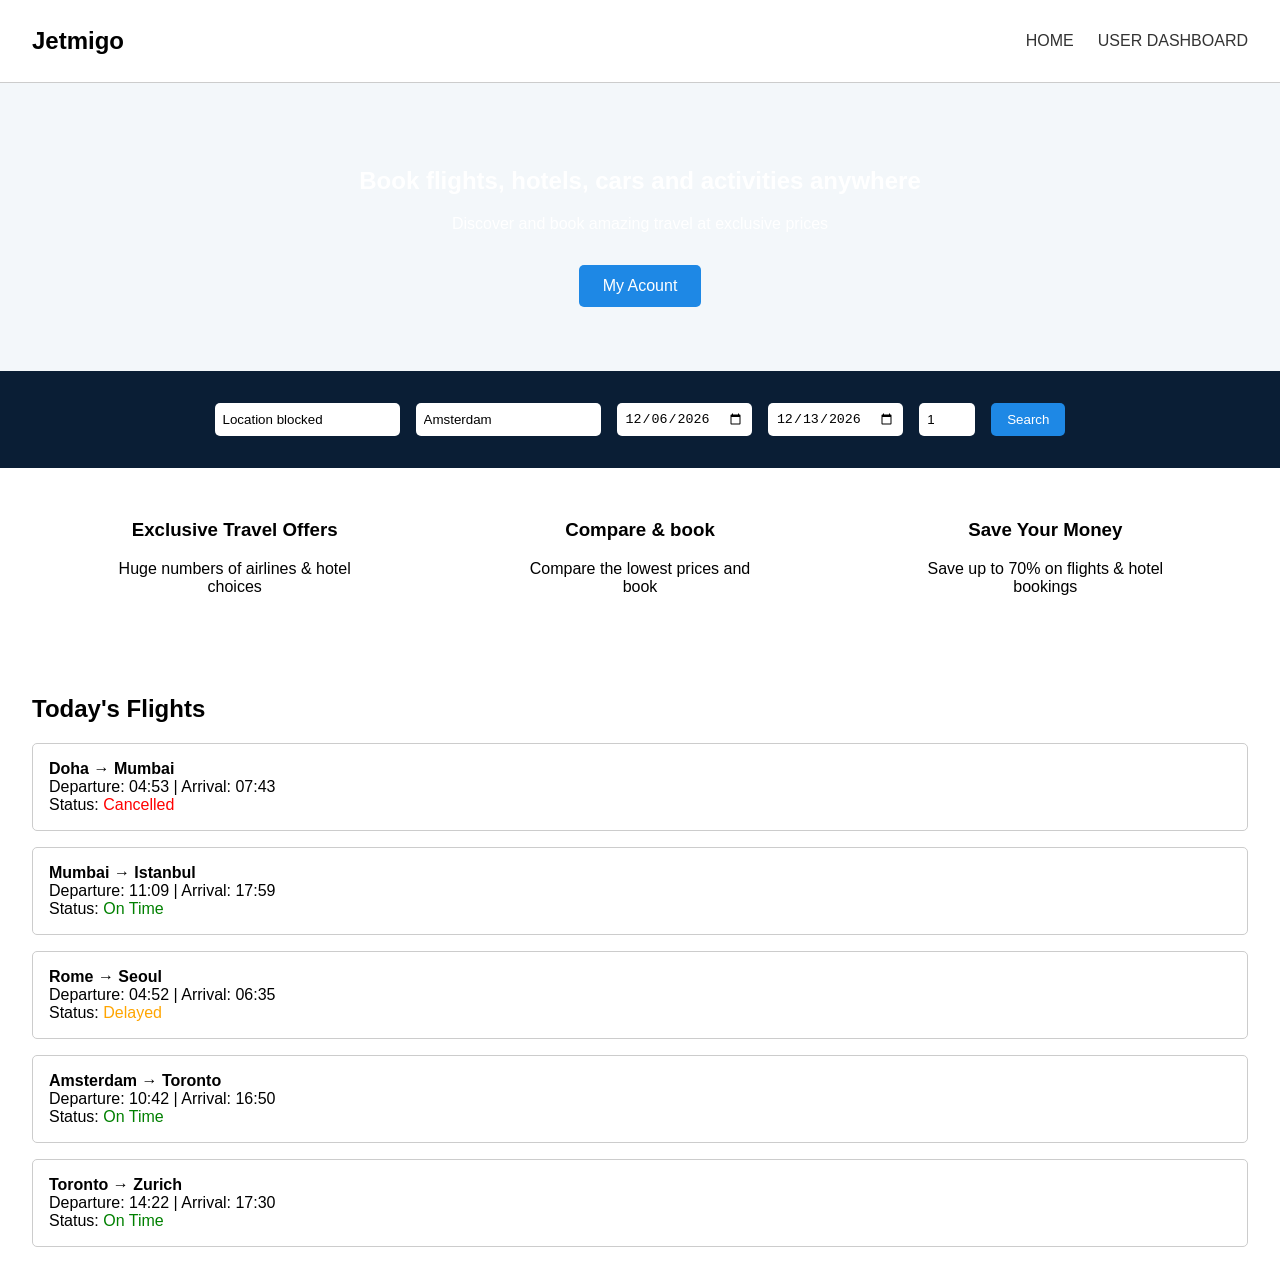
==== index.html @ 835b1cc9 "Add files via upload" ====
<!DOCTYPE html>
<html lang="en">
<head>
  <meta charset="UTF-8" />
  <meta name="viewport" content="width=device-width, initial-scale=1.0"/>
  <title>Jetmigo</title>
  <link rel="stylesheet" href="Website.css" />
</head>
<body>
  <header class="navbar">
    <div class="logo"> Jetmigo</div>
    <nav>
      <ul class="nav-links">
        <li><a href="index.html">HOME</a></li>
        <li><a href="page2.html">USER DASHBOARD</a></li>
      </ul>
    </nav>
  </header>

  <section class="hero">
    <h1>Book flights, hotels, cars and activities anywhere</h1>
    <p>Discover and book amazing travel at exclusive prices</p>
    <button class="explore-btn">My Acount</button>
  </section>

  <section class="search-bar">
    <form>
      <input type="text" id="origin" placeholder="Origin" />
      <input type="text" id = "destination" placeholder="Destination" />
      <input type="date" id="departure-date" />
      <input type="date" id="return-date" />
      <input type="number" id="passengerCount" min="1" max="50" value="1" />
      <button type="submit">Search</button>
    </form>
  </section>

  <section class="features">
    <div class="feature">
      <h3>Exclusive Travel Offers</h3>
      <p>Huge numbers of airlines & hotel choices</p>
    </div>
    <div class="feature">
      <h3>Compare & book</h3>
      <p>Compare the lowest prices and book</p>
    </div>
    <div class="feature">
      <h3>Save Your Money</h3>
      <p>Save up to 70% on flights & hotel bookings</p>
    </div>
  </section>

  <script src="Website.js"></script>
 
  <section class="flights-today" style="padding: 2rem; background-color: #fff;">
    <h2>Today's Flights</h2>
    <div id="flights-container" style="display: flex; flex-direction: column; gap: 1rem;"></div>
  </section>
</body>
</html>
---- Website.css ----
body {
  margin: 0;
  font-family: Arial, sans-serif;
  background-color: #f3f7fa;
}

.navbar {
  display: flex;
  justify-content: space-between;
  align-items: center;
  padding: 1rem 2rem;
  background-color: #ffffff;
  border-bottom: 1px solid #ccc;
}

.logo {
  font-size: 1.5rem;
  font-weight: bold;
}

.nav-links {
  list-style: none;
  display: flex;
  gap: 1.5rem;
}

.nav-links li a {
  text-decoration: none;
  color: #333;
  font-weight: 500;
}

.hero {
  background: url('https://images.unsplash.com/photo-1526778548025-fa2f459cd5c1') no-repeat center center/cover;
  padding: 4rem 2rem;
  color: white;
  text-align: center;
}

.explore-btn {
  margin-top: 1rem;
  padding: 0.75rem 1.5rem;
  font-size: 1rem;
  background-color: #1e88e5;
  border: none;
  border-radius: 5px;
  color: white;
  cursor: pointer;
}

.search-bar {
  background-color: #0a1e35;
  padding: 2rem;
  display: flex;
  justify-content: center;
}

.search-bar form {
  display: flex;
  gap: 1rem;
  flex-wrap: wrap;
}

.search-bar input,
.search-bar select {
  padding: 0.5rem;
  border-radius: 5px;
  border: none;
}

.search-bar button {
  background-color: #1e88e5;
  border: none;
  color: white;
  padding: 0.5rem 1rem;
  border-radius: 5px;
  cursor: pointer;
}

.features {
  display: flex;
  justify-content: space-around;
  padding: 2rem;
  background-color: white;
}

.feature {
  text-align: center;
  max-width: 250px;
}
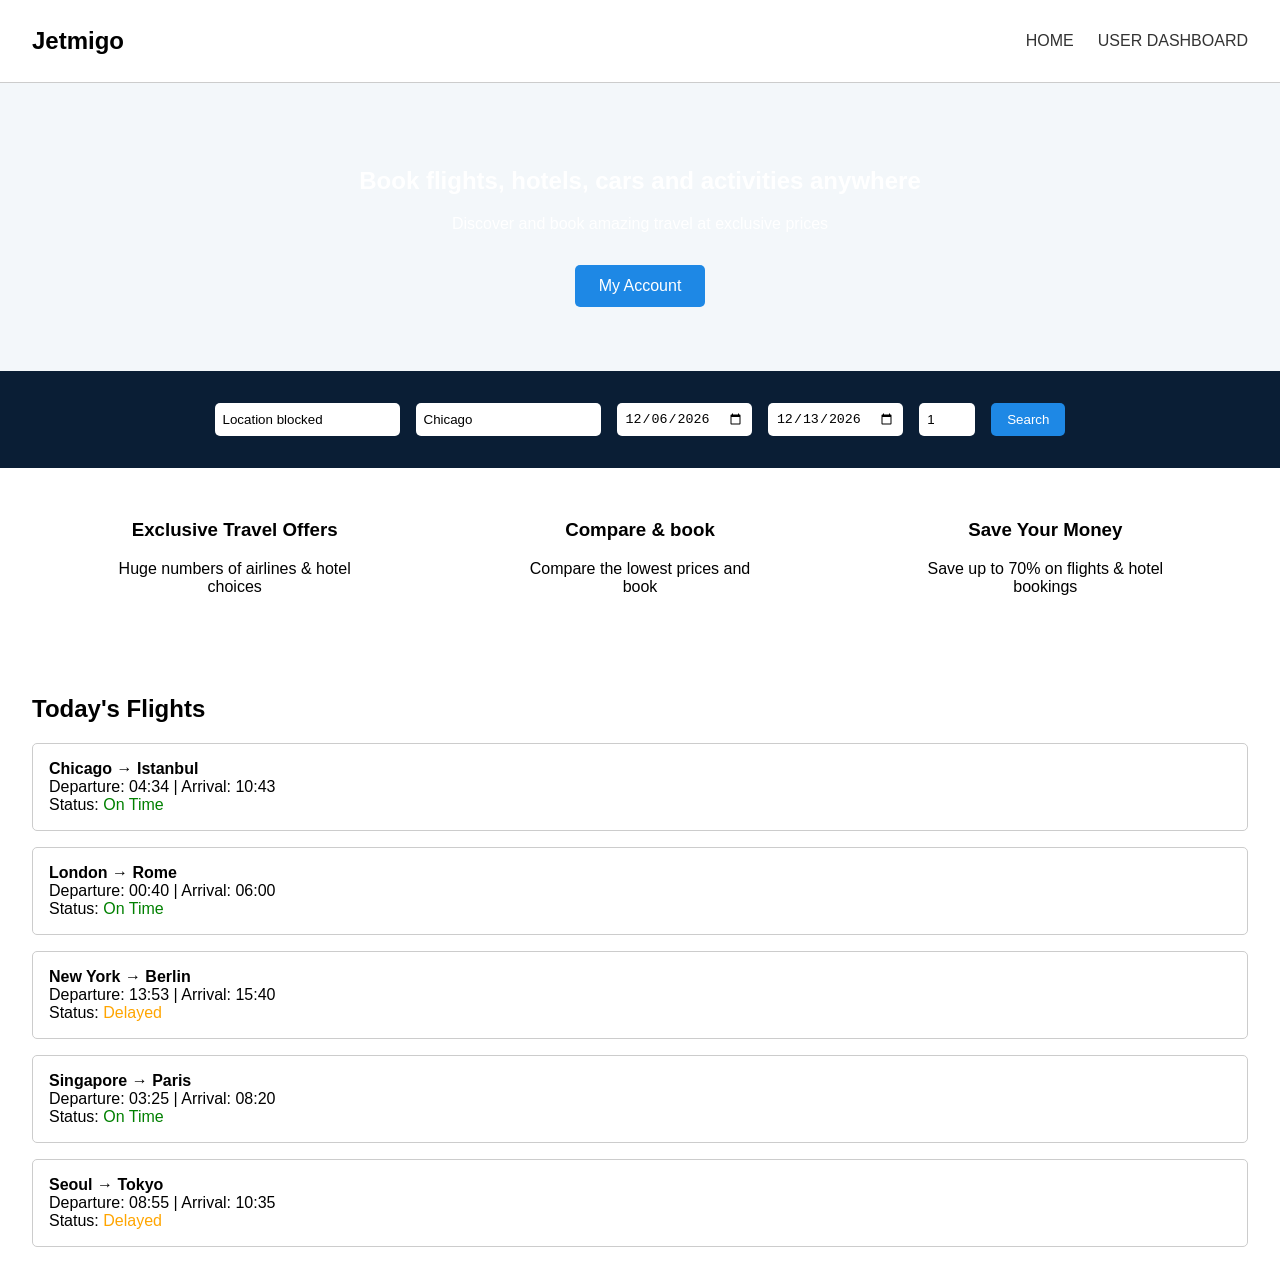
==== commit 7dde2f01: "Update index.html" ====
--- a/index.html
+++ b/index.html
@@ -20,7 +20,7 @@
   <section class="hero">
     <h1>Book flights, hotels, cars and activities anywhere</h1>
     <p>Discover and book amazing travel at exclusive prices</p>
-    <button class="explore-btn">My Acount</button>
+    <button class="explore-btn">My Account</button>
   </section>
 
   <section class="search-bar">
